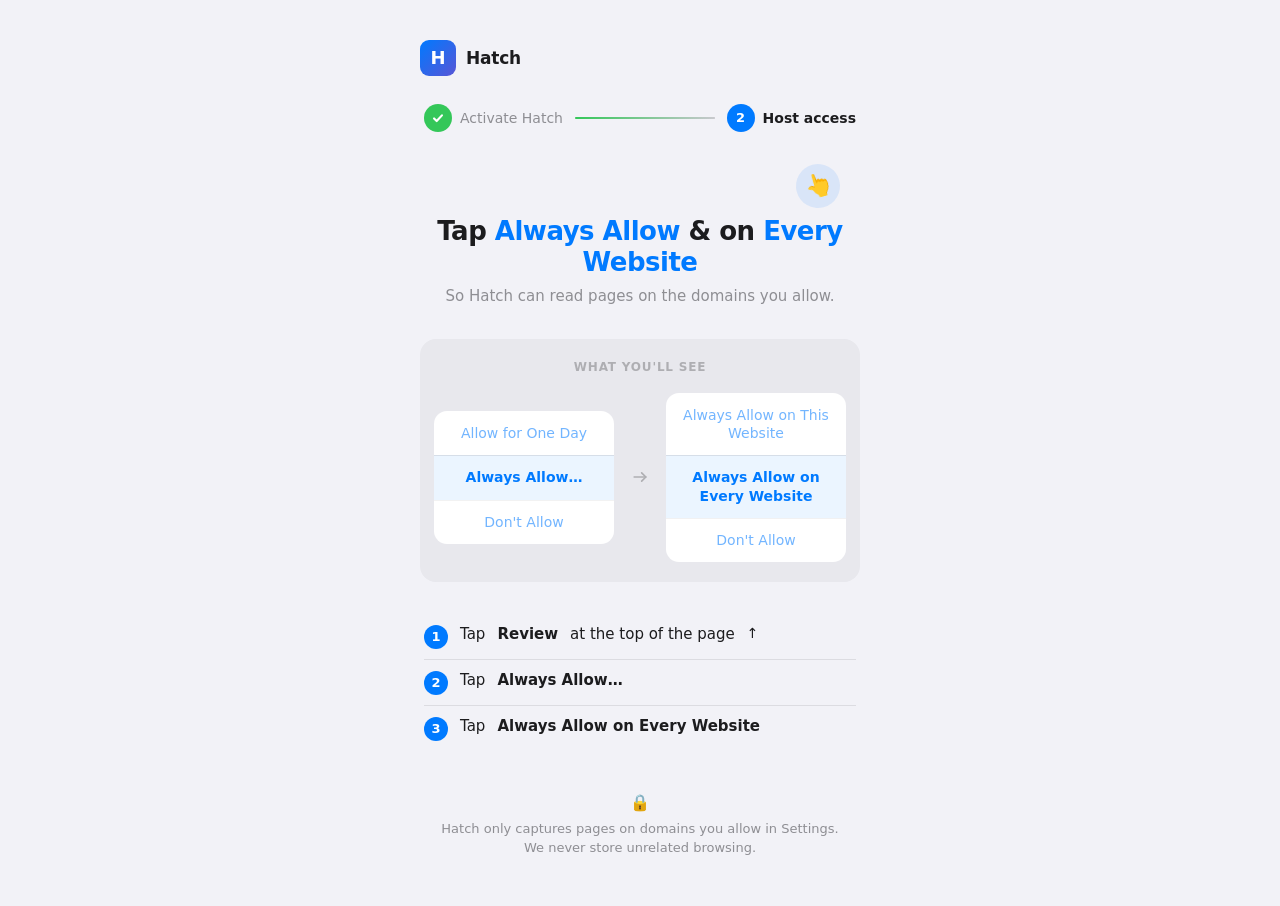
==== index.html @ 9c9164a1 "Safari extension permission education page" ====
<!DOCTYPE html>
<html lang="en">
<head>
  <meta charset="utf-8">
  <meta name="viewport" content="width=device-width, initial-scale=1, viewport-fit=cover">
  <meta name="robots" content="noindex">
  <meta name="color-scheme" content="light dark">
  <meta name="theme-color" content="#ffffff" media="(prefers-color-scheme: light)">
  <meta name="theme-color" content="#000000" media="(prefers-color-scheme: dark)">
  <title>Hatch · Safari Setup</title>
  <style>
    /* ───── Reset ───── */
    *, *::before, *::after { box-sizing: border-box; margin: 0; padding: 0; }

    /* ───── Custom Properties ───── */
    :root {
      --bg: #F2F2F7;
      --surface: #FFFFFF;
      --text-primary: #1C1C1E;
      --text-secondary: #8E8E93;
      --text-tertiary: #AEAEB2;
      --accent: #007AFF;
      --success: #34C759;
      --separator: rgba(60, 60, 67, 0.12);
      --sheet-bg: #FFFFFF;
      --sheet-highlight: rgba(0, 122, 255, 0.08);
      --sheet-wrapper-bg: #E8E8ED;
      --pointer-bg: rgba(0, 122, 255, 0.10);
    }

    @media (prefers-color-scheme: dark) {
      :root {
        --bg: #000000;
        --surface: #1C1C1E;
        --text-primary: #F5F5F7;
        --text-secondary: #8E8E93;
        --text-tertiary: #636366;
        --accent: #0A84FF;
        --success: #30D158;
        --separator: rgba(255, 255, 255, 0.12);
        --sheet-bg: #2C2C2E;
        --sheet-highlight: rgba(10, 132, 255, 0.15);
        --sheet-wrapper-bg: #111111;
        --pointer-bg: rgba(10, 132, 255, 0.12);
      }
    }

    /* ───── Base ───── */
    html {
      font-family: -apple-system, BlinkMacSystemFont, "SF Pro Text", system-ui, sans-serif;
      font-size: 16px;
      line-height: 1.47;
      color: var(--text-primary);
      background: var(--bg);
      -webkit-font-smoothing: antialiased;
      -moz-osx-font-smoothing: grayscale;
      -webkit-text-size-adjust: 100%;
    }

    body {
      min-height: 100dvh;
      padding: env(safe-area-inset-top) env(safe-area-inset-right) env(safe-area-inset-bottom) env(safe-area-inset-left);
    }

    /* ───── Container ───── */
    .container {
      max-width: 480px;
      margin: 0 auto;
      padding: 24px 20px 48px;
    }

    /* ───── 1. Brand Row ───── */
    .brand {
      display: flex;
      align-items: center;
      gap: 10px;
      margin-bottom: 28px;
    }

    .brand-icon {
      width: 36px;
      height: 36px;
      border-radius: 9px;
      background: linear-gradient(135deg, #007AFF, #5856D6);
      display: flex;
      align-items: center;
      justify-content: center;
      color: #FFFFFF;
      font-size: 18px;
      font-weight: 700;
      letter-spacing: -0.3px;
      flex-shrink: 0;
    }

    @media (prefers-color-scheme: dark) {
      .brand-icon {
        background: linear-gradient(135deg, #0A84FF, #7D7AFF);
      }
    }

    .brand-name {
      font-size: 17px;
      font-weight: 600;
      letter-spacing: -0.2px;
      color: var(--text-primary);
    }

    /* ───── 2. Progress Indicator ───── */
    .progress {
      display: flex;
      align-items: center;
      gap: 0;
      margin-bottom: 32px;
      padding: 0 4px;
    }

    .step {
      display: flex;
      align-items: center;
      gap: 8px;
      flex-shrink: 0;
    }

    .step-circle {
      width: 28px;
      height: 28px;
      border-radius: 50%;
      display: flex;
      align-items: center;
      justify-content: center;
      font-size: 13px;
      font-weight: 600;
      flex-shrink: 0;
    }

    .step.completed .step-circle {
      background: var(--success);
      color: #FFFFFF;
    }

    .step.completed .step-circle svg {
      width: 14px;
      height: 14px;
    }

    .step.active .step-circle {
      background: var(--accent);
      color: #FFFFFF;
    }

    .step-label {
      font-size: 14px;
      font-weight: 500;
      white-space: nowrap;
    }

    .step.completed .step-label {
      color: var(--text-secondary);
    }

    .step.active .step-label {
      color: var(--text-primary);
      font-weight: 600;
    }

    .step-line {
      flex: 1;
      height: 2px;
      background: var(--separator);
      margin: 0 12px;
      min-width: 24px;
      position: relative;
    }

    .step-line::after {
      content: "";
      position: absolute;
      left: 0;
      top: 0;
      width: 100%;
      height: 100%;
      background: linear-gradient(to right, var(--success), var(--separator));
      border-radius: 1px;
    }

    /* ───── 3. Pointer ───── */
    .pointer {
      display: flex;
      justify-content: flex-end;
      padding-right: 20px;
      margin-bottom: 8px;
    }

    .pointer-arrow {
      display: inline-flex;
      align-items: center;
      justify-content: center;
      width: 44px;
      height: 44px;
      border-radius: 50%;
      background: var(--pointer-bg);
      font-size: 22px;
      transform: rotate(-15deg);
      animation: gentle-bounce 2.5s ease-in-out infinite;
    }

    @keyframes gentle-bounce {
      0%, 100% { transform: rotate(-15deg) translateY(0); }
      50% { transform: rotate(-15deg) translateY(-4px); }
    }

    /* ───── 4. Headline ───── */
    .headline {
      font-size: 26px;
      font-weight: 700;
      letter-spacing: -0.5px;
      line-height: 1.2;
      margin-bottom: 8px;
      text-align: center;
    }

    .headline em {
      font-style: normal;
      color: var(--accent);
    }

    /* ───── 5. Sub-line ───── */
    .subline {
      font-size: 15px;
      color: var(--text-secondary);
      text-align: center;
      margin-bottom: 32px;
      line-height: 1.4;
    }

    /* ───── 6. Action Sheet Mocks ───── */
    .sheets-wrapper {
      background: var(--sheet-wrapper-bg);
      border-radius: 16px;
      padding: 20px 14px;
      margin-bottom: 32px;
    }

    .sheets-label {
      font-size: 12px;
      font-weight: 600;
      text-transform: uppercase;
      letter-spacing: 0.8px;
      color: var(--text-tertiary);
      text-align: center;
      margin-bottom: 16px;
    }

    .sheets-row {
      display: flex;
      align-items: center;
      justify-content: center;
      gap: 12px;
    }

    .sheet {
      flex: 1;
      border-radius: 13px;
      background: var(--sheet-bg);
      overflow: hidden;
    }

    .sheet-row {
      padding: 11px 8px;
      text-align: center;
      font-size: 13px;
      line-height: 1.3;
      color: var(--accent);
      position: relative;
    }

    .sheet-row + .sheet-row::before {
      content: "";
      position: absolute;
      top: 0;
      left: 0;
      right: 0;
      height: 1px;
      background: var(--separator);
    }

    .sheet-row.highlighted {
      background: var(--sheet-highlight);
      font-weight: 600;
    }

    .sheet-row.dim {
      opacity: 0.55;
    }

    .sheets-arrow {
      flex-shrink: 0;
      display: flex;
      align-items: center;
      justify-content: center;
      width: 28px;
      color: var(--text-tertiary);
    }

    .sheets-arrow svg {
      width: 20px;
      height: 20px;
    }

    /* ───── 7. Numbered Instructions ───── */
    .instructions {
      list-style: none;
      counter-reset: steps;
      margin-bottom: 40px;
      padding: 0 4px;
    }

    .instructions li {
      counter-increment: steps;
      display: flex;
      align-items: flex-start;
      gap: 12px;
      padding: 10px 0;
      font-size: 15px;
      line-height: 1.4;
      color: var(--text-primary);
    }

    .instructions li + li {
      border-top: 1px solid var(--separator);
    }

    .instructions li::before {
      content: counter(steps);
      display: flex;
      align-items: center;
      justify-content: center;
      width: 24px;
      height: 24px;
      border-radius: 50%;
      background: var(--accent);
      color: #FFFFFF;
      font-size: 13px;
      font-weight: 600;
      flex-shrink: 0;
      margin-top: 1px;
    }

    .instructions li strong {
      font-weight: 600;
    }

    .instructions .arrow-up {
      font-size: 14px;
      display: inline;
    }

    /* ───── 8. Privacy Footer ───── */
    .privacy {
      text-align: center;
      font-size: 13px;
      line-height: 1.45;
      color: var(--text-secondary);
      padding: 0 12px;
    }

    .privacy-icon {
      display: block;
      margin-bottom: 6px;
      font-size: 16px;
    }

    /* ───── Responsive ───── */
    @media (max-width: 374px) {
      .container {
        padding: 20px 16px 40px;
      }
      .headline {
        font-size: 22px;
      }
      .sheet-row {
        font-size: 12px;
        padding: 9px 6px;
      }
      .sheets-row {
        gap: 8px;
      }
    }

    @media (min-width: 500px) {
      .container {
        padding-top: 40px;
      }
      .sheet-row {
        font-size: 14px;
        padding: 13px 12px;
      }
    }
  </style>
<script type="module" crossorigin src="./assets/index-8gdxqdeb.js"></script></head>
<body>
  <main class="container">

    <!-- 1. Brand Row -->
    <div class="brand">
      <div class="brand-icon" aria-hidden="true">H</div>
      <span class="brand-name">Hatch</span>
    </div>

    <!-- 2. Progress Indicator -->
    <nav class="progress" aria-label="Setup progress">
      <div class="step completed">
        <div class="step-circle" aria-hidden="true">
          <svg viewBox="0 0 16 16" fill="none" stroke="currentColor" stroke-width="2.5" stroke-linecap="round" stroke-linejoin="round">
            <polyline points="3.5 8.5 6.5 11.5 12.5 5"></polyline>
          </svg>
        </div>
        <span class="step-label">Activate Hatch</span>
      </div>
      <div class="step-line"></div>
      <div class="step active" aria-current="step">
        <div class="step-circle">2</div>
        <span class="step-label">Host access</span>
      </div>
    </nav>

    <!-- 3. Pointer -->
    <div class="pointer" aria-hidden="true">
      <span class="pointer-arrow">👆</span>
    </div>

    <!-- 4. Headline -->
    <h1 class="headline">Tap <em>Always Allow</em> &amp; on <em>Every Website</em></h1>

    <!-- 5. Sub-line -->
    <p class="subline">So Hatch can read pages on the domains you allow.</p>

    <!-- 6. Action Sheet Mocks -->
    <div class="sheets-wrapper" role="img" aria-label="Preview of Safari permission dialogs: first tap Always Allow, then tap Always Allow on Every Website">
      <p class="sheets-label">What you'll see</p>
      <div class="sheets-row">
        <div class="sheet">
          <div class="sheet-row dim">Allow for One Day</div>
          <div class="sheet-row highlighted">Always Allow…</div>
          <div class="sheet-row dim">Don't Allow</div>
        </div>
        <div class="sheets-arrow" aria-hidden="true">
          <svg viewBox="0 0 24 24" fill="none" stroke="currentColor" stroke-width="2" stroke-linecap="round" stroke-linejoin="round">
            <line x1="5" y1="12" x2="19" y2="12"></line>
            <polyline points="14 7 19 12 14 17"></polyline>
          </svg>
        </div>
        <div class="sheet">
          <div class="sheet-row dim">Always Allow on This Website</div>
          <div class="sheet-row highlighted">Always Allow on Every Website</div>
          <div class="sheet-row dim">Don't Allow</div>
        </div>
      </div>
    </div>

    <!-- 7. Numbered Instructions -->
    <ol class="instructions">
      <li>Tap <strong>Review</strong> at the top of the page <span class="arrow-up" aria-hidden="true">↑</span></li>
      <li>Tap <strong>Always Allow…</strong></li>
      <li>Tap <strong>Always Allow on Every Website</strong></li>
    </ol>

    <!-- 8. Privacy Footer -->
    <footer class="privacy">
      <span class="privacy-icon" aria-hidden="true">🔒</span>
      Hatch only captures pages on domains you allow in Settings. We never store unrelated browsing.
    </footer>

  </main>
</body>
</html>
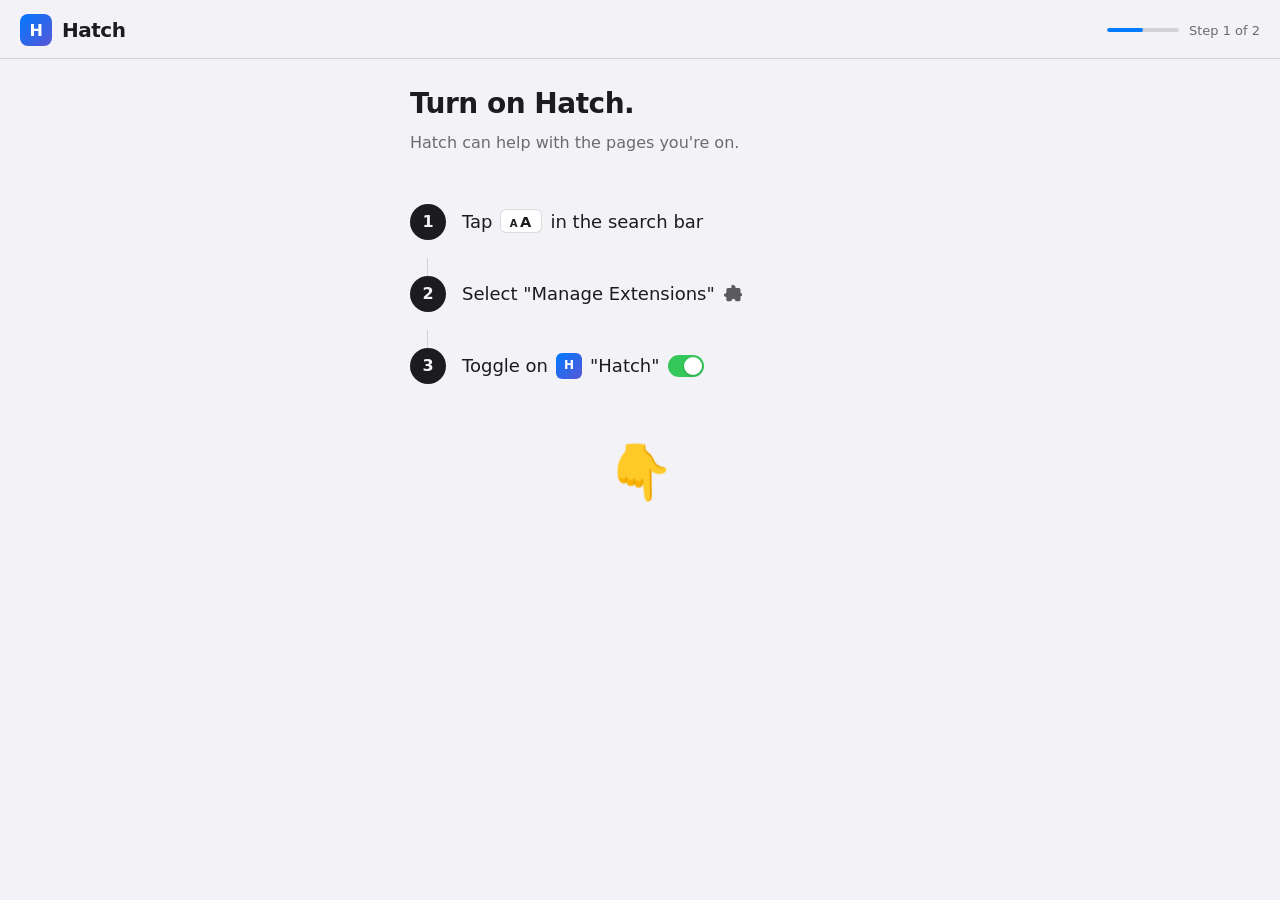
==== commit 045e5c42: "Two-page onboarding: /turn-on/ (enable extension) + /safari-setup/ (grant host access) - Page A: ste" ====
--- a/index.html
+++ b/index.html
@@ -1,476 +1,11 @@
-<!DOCTYPE html>
+<!doctype html>
 <html lang="en">
-<head>
-  <meta charset="utf-8">
-  <meta name="viewport" content="width=device-width, initial-scale=1, viewport-fit=cover">
-  <meta name="robots" content="noindex">
-  <meta name="color-scheme" content="light dark">
-  <meta name="theme-color" content="#ffffff" media="(prefers-color-scheme: light)">
-  <meta name="theme-color" content="#000000" media="(prefers-color-scheme: dark)">
-  <title>Hatch · Safari Setup</title>
-  <style>
-    /* ───── Reset ───── */
-    *, *::before, *::after { box-sizing: border-box; margin: 0; padding: 0; }
-
-    /* ───── Custom Properties ───── */
-    :root {
-      --bg: #F2F2F7;
-      --surface: #FFFFFF;
-      --text-primary: #1C1C1E;
-      --text-secondary: #8E8E93;
-      --text-tertiary: #AEAEB2;
-      --accent: #007AFF;
-      --success: #34C759;
-      --separator: rgba(60, 60, 67, 0.12);
-      --sheet-bg: #FFFFFF;
-      --sheet-highlight: rgba(0, 122, 255, 0.08);
-      --sheet-wrapper-bg: #E8E8ED;
-      --pointer-bg: rgba(0, 122, 255, 0.10);
-    }
-
-    @media (prefers-color-scheme: dark) {
-      :root {
-        --bg: #000000;
-        --surface: #1C1C1E;
-        --text-primary: #F5F5F7;
-        --text-secondary: #8E8E93;
-        --text-tertiary: #636366;
-        --accent: #0A84FF;
-        --success: #30D158;
-        --separator: rgba(255, 255, 255, 0.12);
-        --sheet-bg: #2C2C2E;
-        --sheet-highlight: rgba(10, 132, 255, 0.15);
-        --sheet-wrapper-bg: #111111;
-        --pointer-bg: rgba(10, 132, 255, 0.12);
-      }
-    }
-
-    /* ───── Base ───── */
-    html {
-      font-family: -apple-system, BlinkMacSystemFont, "SF Pro Text", system-ui, sans-serif;
-      font-size: 16px;
-      line-height: 1.47;
-      color: var(--text-primary);
-      background: var(--bg);
-      -webkit-font-smoothing: antialiased;
-      -moz-osx-font-smoothing: grayscale;
-      -webkit-text-size-adjust: 100%;
-    }
-
-    body {
-      min-height: 100dvh;
-      padding: env(safe-area-inset-top) env(safe-area-inset-right) env(safe-area-inset-bottom) env(safe-area-inset-left);
-    }
-
-    /* ───── Container ───── */
-    .container {
-      max-width: 480px;
-      margin: 0 auto;
-      padding: 24px 20px 48px;
-    }
-
-    /* ───── 1. Brand Row ───── */
-    .brand {
-      display: flex;
-      align-items: center;
-      gap: 10px;
-      margin-bottom: 28px;
-    }
-
-    .brand-icon {
-      width: 36px;
-      height: 36px;
-      border-radius: 9px;
-      background: linear-gradient(135deg, #007AFF, #5856D6);
-      display: flex;
-      align-items: center;
-      justify-content: center;
-      color: #FFFFFF;
-      font-size: 18px;
-      font-weight: 700;
-      letter-spacing: -0.3px;
-      flex-shrink: 0;
-    }
-
-    @media (prefers-color-scheme: dark) {
-      .brand-icon {
-        background: linear-gradient(135deg, #0A84FF, #7D7AFF);
-      }
-    }
-
-    .brand-name {
-      font-size: 17px;
-      font-weight: 600;
-      letter-spacing: -0.2px;
-      color: var(--text-primary);
-    }
-
-    /* ───── 2. Progress Indicator ───── */
-    .progress {
-      display: flex;
-      align-items: center;
-      gap: 0;
-      margin-bottom: 32px;
-      padding: 0 4px;
-    }
-
-    .step {
-      display: flex;
-      align-items: center;
-      gap: 8px;
-      flex-shrink: 0;
-    }
-
-    .step-circle {
-      width: 28px;
-      height: 28px;
-      border-radius: 50%;
-      display: flex;
-      align-items: center;
-      justify-content: center;
-      font-size: 13px;
-      font-weight: 600;
-      flex-shrink: 0;
-    }
-
-    .step.completed .step-circle {
-      background: var(--success);
-      color: #FFFFFF;
-    }
-
-    .step.completed .step-circle svg {
-      width: 14px;
-      height: 14px;
-    }
-
-    .step.active .step-circle {
-      background: var(--accent);
-      color: #FFFFFF;
-    }
-
-    .step-label {
-      font-size: 14px;
-      font-weight: 500;
-      white-space: nowrap;
-    }
-
-    .step.completed .step-label {
-      color: var(--text-secondary);
-    }
-
-    .step.active .step-label {
-      color: var(--text-primary);
-      font-weight: 600;
-    }
-
-    .step-line {
-      flex: 1;
-      height: 2px;
-      background: var(--separator);
-      margin: 0 12px;
-      min-width: 24px;
-      position: relative;
-    }
-
-    .step-line::after {
-      content: "";
-      position: absolute;
-      left: 0;
-      top: 0;
-      width: 100%;
-      height: 100%;
-      background: linear-gradient(to right, var(--success), var(--separator));
-      border-radius: 1px;
-    }
-
-    /* ───── 3. Pointer ───── */
-    .pointer {
-      display: flex;
-      justify-content: flex-end;
-      padding-right: 20px;
-      margin-bottom: 8px;
-    }
-
-    .pointer-arrow {
-      display: inline-flex;
-      align-items: center;
-      justify-content: center;
-      width: 44px;
-      height: 44px;
-      border-radius: 50%;
-      background: var(--pointer-bg);
-      font-size: 22px;
-      transform: rotate(-15deg);
-      animation: gentle-bounce 2.5s ease-in-out infinite;
-    }
-
-    @keyframes gentle-bounce {
-      0%, 100% { transform: rotate(-15deg) translateY(0); }
-      50% { transform: rotate(-15deg) translateY(-4px); }
-    }
-
-    /* ───── 4. Headline ───── */
-    .headline {
-      font-size: 26px;
-      font-weight: 700;
-      letter-spacing: -0.5px;
-      line-height: 1.2;
-      margin-bottom: 8px;
-      text-align: center;
-    }
-
-    .headline em {
-      font-style: normal;
-      color: var(--accent);
-    }
-
-    /* ───── 5. Sub-line ───── */
-    .subline {
-      font-size: 15px;
-      color: var(--text-secondary);
-      text-align: center;
-      margin-bottom: 32px;
-      line-height: 1.4;
-    }
-
-    /* ───── 6. Action Sheet Mocks ───── */
-    .sheets-wrapper {
-      background: var(--sheet-wrapper-bg);
-      border-radius: 16px;
-      padding: 20px 14px;
-      margin-bottom: 32px;
-    }
-
-    .sheets-label {
-      font-size: 12px;
-      font-weight: 600;
-      text-transform: uppercase;
-      letter-spacing: 0.8px;
-      color: var(--text-tertiary);
-      text-align: center;
-      margin-bottom: 16px;
-    }
-
-    .sheets-row {
-      display: flex;
-      align-items: center;
-      justify-content: center;
-      gap: 12px;
-    }
-
-    .sheet {
-      flex: 1;
-      border-radius: 13px;
-      background: var(--sheet-bg);
-      overflow: hidden;
-    }
-
-    .sheet-row {
-      padding: 11px 8px;
-      text-align: center;
-      font-size: 13px;
-      line-height: 1.3;
-      color: var(--accent);
-      position: relative;
-    }
-
-    .sheet-row + .sheet-row::before {
-      content: "";
-      position: absolute;
-      top: 0;
-      left: 0;
-      right: 0;
-      height: 1px;
-      background: var(--separator);
-    }
-
-    .sheet-row.highlighted {
-      background: var(--sheet-highlight);
-      font-weight: 600;
-    }
-
-    .sheet-row.dim {
-      opacity: 0.55;
-    }
-
-    .sheets-arrow {
-      flex-shrink: 0;
-      display: flex;
-      align-items: center;
-      justify-content: center;
-      width: 28px;
-      color: var(--text-tertiary);
-    }
-
-    .sheets-arrow svg {
-      width: 20px;
-      height: 20px;
-    }
-
-    /* ───── 7. Numbered Instructions ───── */
-    .instructions {
-      list-style: none;
-      counter-reset: steps;
-      margin-bottom: 40px;
-      padding: 0 4px;
-    }
-
-    .instructions li {
-      counter-increment: steps;
-      display: flex;
-      align-items: flex-start;
-      gap: 12px;
-      padding: 10px 0;
-      font-size: 15px;
-      line-height: 1.4;
-      color: var(--text-primary);
-    }
-
-    .instructions li + li {
-      border-top: 1px solid var(--separator);
-    }
-
-    .instructions li::before {
-      content: counter(steps);
-      display: flex;
-      align-items: center;
-      justify-content: center;
-      width: 24px;
-      height: 24px;
-      border-radius: 50%;
-      background: var(--accent);
-      color: #FFFFFF;
-      font-size: 13px;
-      font-weight: 600;
-      flex-shrink: 0;
-      margin-top: 1px;
-    }
-
-    .instructions li strong {
-      font-weight: 600;
-    }
-
-    .instructions .arrow-up {
-      font-size: 14px;
-      display: inline;
-    }
-
-    /* ───── 8. Privacy Footer ───── */
-    .privacy {
-      text-align: center;
-      font-size: 13px;
-      line-height: 1.45;
-      color: var(--text-secondary);
-      padding: 0 12px;
-    }
-
-    .privacy-icon {
-      display: block;
-      margin-bottom: 6px;
-      font-size: 16px;
-    }
-
-    /* ───── Responsive ───── */
-    @media (max-width: 374px) {
-      .container {
-        padding: 20px 16px 40px;
-      }
-      .headline {
-        font-size: 22px;
-      }
-      .sheet-row {
-        font-size: 12px;
-        padding: 9px 6px;
-      }
-      .sheets-row {
-        gap: 8px;
-      }
-    }
-
-    @media (min-width: 500px) {
-      .container {
-        padding-top: 40px;
-      }
-      .sheet-row {
-        font-size: 14px;
-        padding: 13px 12px;
-      }
-    }
-  </style>
-<script type="module" crossorigin src="./assets/index-8gdxqdeb.js"></script></head>
-<body>
-  <main class="container">
-
-    <!-- 1. Brand Row -->
-    <div class="brand">
-      <div class="brand-icon" aria-hidden="true">H</div>
-      <span class="brand-name">Hatch</span>
-    </div>
-
-    <!-- 2. Progress Indicator -->
-    <nav class="progress" aria-label="Setup progress">
-      <div class="step completed">
-        <div class="step-circle" aria-hidden="true">
-          <svg viewBox="0 0 16 16" fill="none" stroke="currentColor" stroke-width="2.5" stroke-linecap="round" stroke-linejoin="round">
-            <polyline points="3.5 8.5 6.5 11.5 12.5 5"></polyline>
-          </svg>
-        </div>
-        <span class="step-label">Activate Hatch</span>
-      </div>
-      <div class="step-line"></div>
-      <div class="step active" aria-current="step">
-        <div class="step-circle">2</div>
-        <span class="step-label">Host access</span>
-      </div>
-    </nav>
-
-    <!-- 3. Pointer -->
-    <div class="pointer" aria-hidden="true">
-      <span class="pointer-arrow">👆</span>
-    </div>
-
-    <!-- 4. Headline -->
-    <h1 class="headline">Tap <em>Always Allow</em> &amp; on <em>Every Website</em></h1>
-
-    <!-- 5. Sub-line -->
-    <p class="subline">So Hatch can read pages on the domains you allow.</p>
-
-    <!-- 6. Action Sheet Mocks -->
-    <div class="sheets-wrapper" role="img" aria-label="Preview of Safari permission dialogs: first tap Always Allow, then tap Always Allow on Every Website">
-      <p class="sheets-label">What you'll see</p>
-      <div class="sheets-row">
-        <div class="sheet">
-          <div class="sheet-row dim">Allow for One Day</div>
-          <div class="sheet-row highlighted">Always Allow…</div>
-          <div class="sheet-row dim">Don't Allow</div>
-        </div>
-        <div class="sheets-arrow" aria-hidden="true">
-          <svg viewBox="0 0 24 24" fill="none" stroke="currentColor" stroke-width="2" stroke-linecap="round" stroke-linejoin="round">
-            <line x1="5" y1="12" x2="19" y2="12"></line>
-            <polyline points="14 7 19 12 14 17"></polyline>
-          </svg>
-        </div>
-        <div class="sheet">
-          <div class="sheet-row dim">Always Allow on This Website</div>
-          <div class="sheet-row highlighted">Always Allow on Every Website</div>
-          <div class="sheet-row dim">Don't Allow</div>
-        </div>
-      </div>
-    </div>
-
-    <!-- 7. Numbered Instructions -->
-    <ol class="instructions">
-      <li>Tap <strong>Review</strong> at the top of the page <span class="arrow-up" aria-hidden="true">↑</span></li>
-      <li>Tap <strong>Always Allow…</strong></li>
-      <li>Tap <strong>Always Allow on Every Website</strong></li>
-    </ol>
-
-    <!-- 8. Privacy Footer -->
-    <footer class="privacy">
-      <span class="privacy-icon" aria-hidden="true">🔒</span>
-      Hatch only captures pages on domains you allow in Settings. We never store unrelated browsing.
-    </footer>
-
-  </main>
-</body>
+  <head>
+    <meta charset="utf-8" />
+    <meta http-equiv="refresh" content="0;url=turn-on/" />
+    <title>Hatch Safari Setup</title>
+  </head>
+  <body>
+    <p><a href="turn-on/">Continue to setup →</a></p>
+  </body>
 </html>
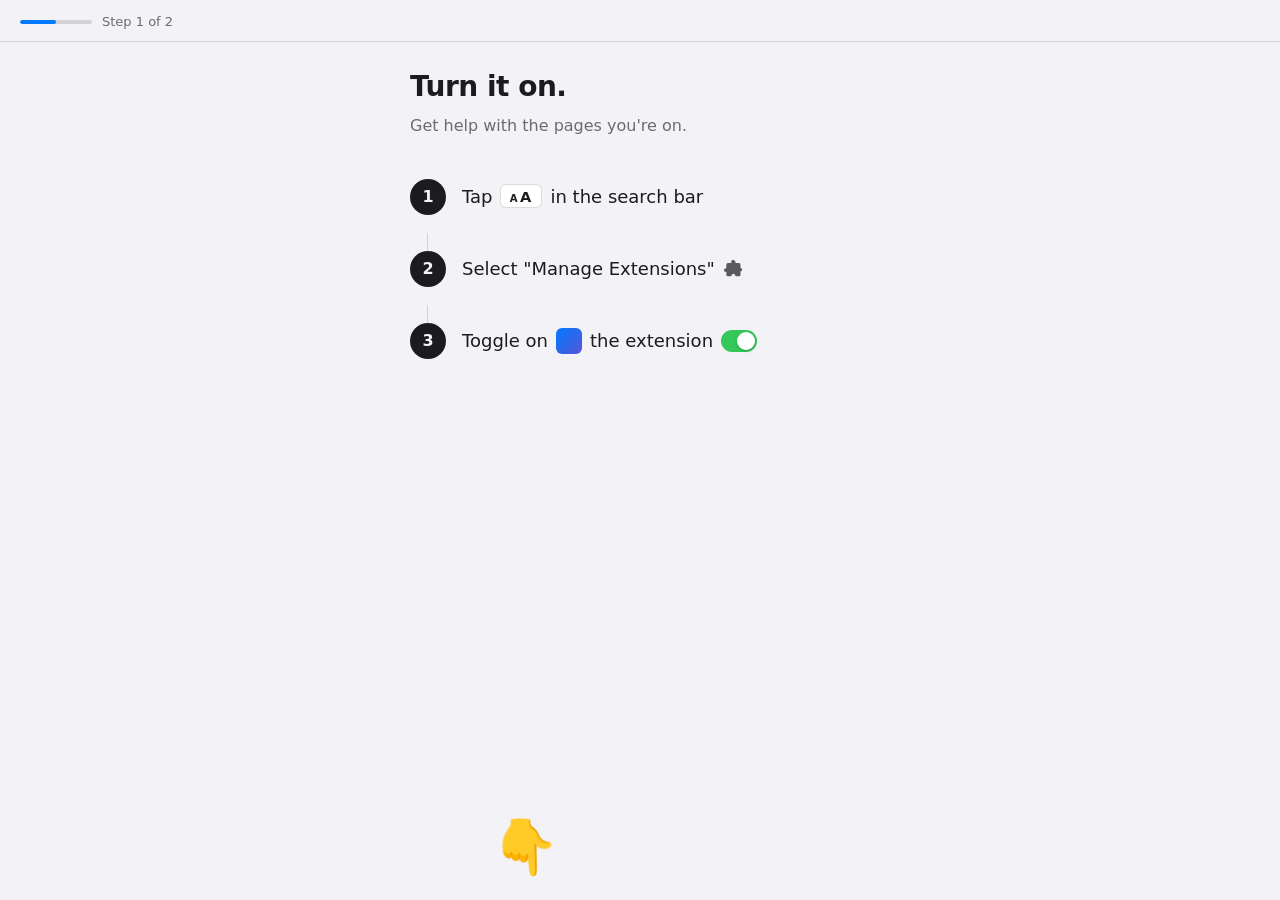
==== commit 353c242b: "Remove all Hatch branding - Removed brand name, logo, and H badge from both pages - Genericized all " ====
--- a/index.html
+++ b/index.html
@@ -3,7 +3,7 @@
   <head>
     <meta charset="utf-8" />
     <meta http-equiv="refresh" content="0;url=turn-on/" />
-    <title>Hatch Safari Setup</title>
+    <title>Safari Setup</title>
   </head>
   <body>
     <p><a href="turn-on/">Continue to setup →</a></p>
